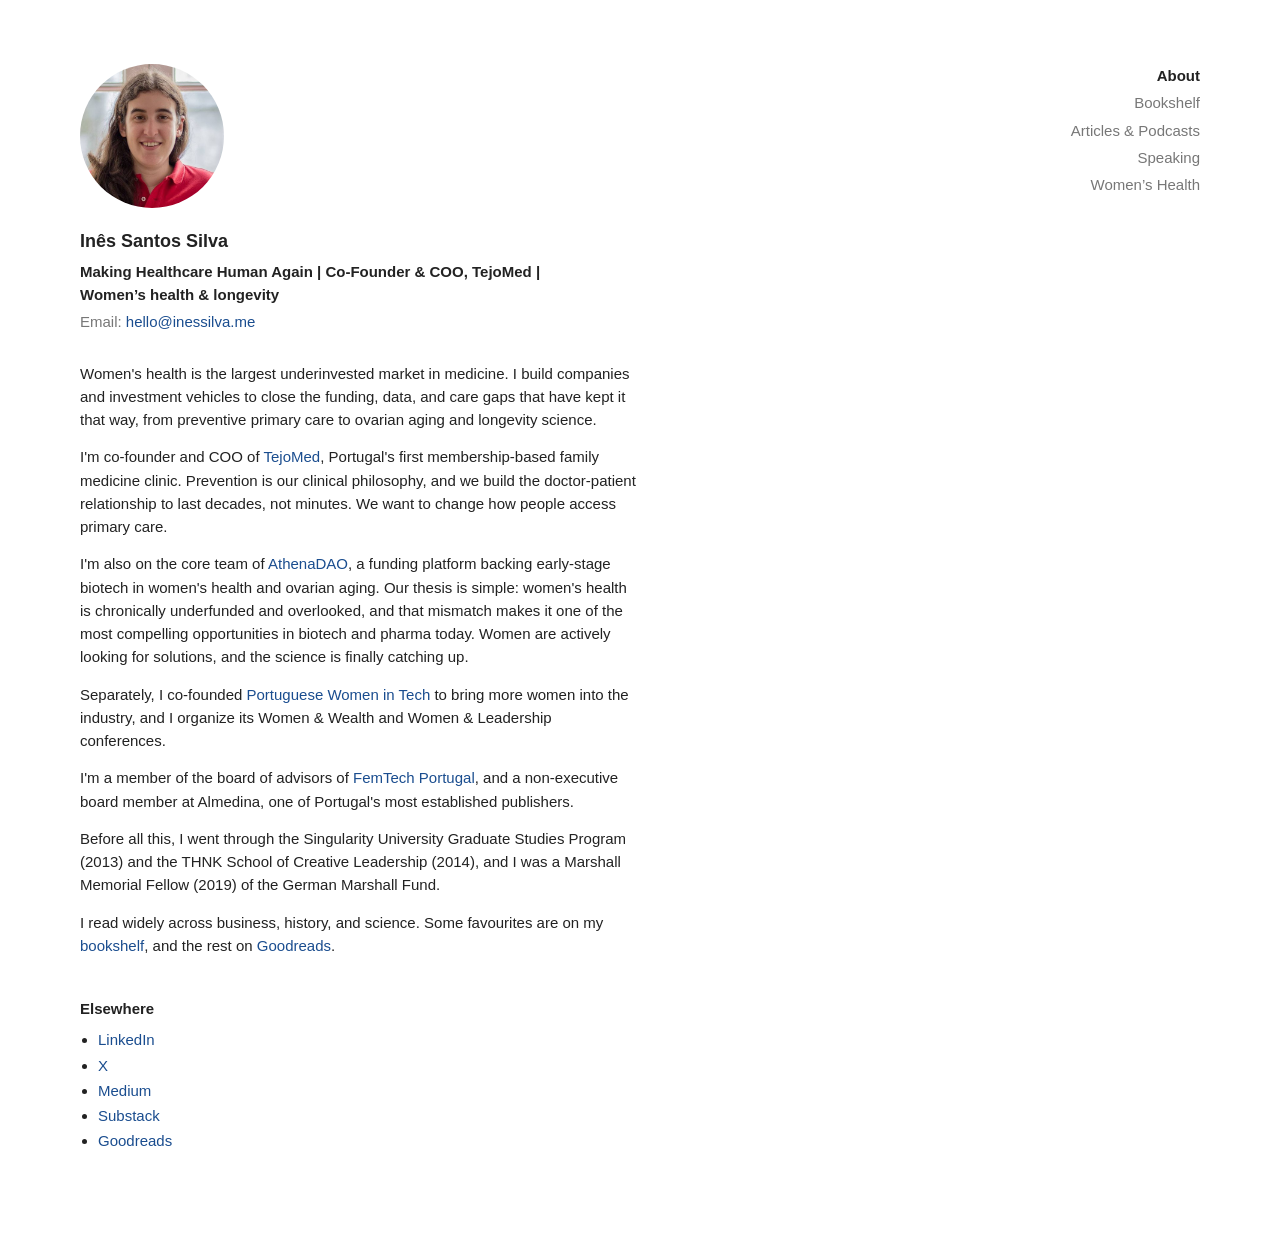
==== index.html @ 9efddcfe "Add Speaking to menu Co-Authored-By: Claude Opus 5.5 <noreply@anthropic.com> Claude-Session: https:/" ====
<!doctype html>
<html lang="en">
<head>
  <meta charset="UTF-8">
  <meta name="viewport" content="width=device-width, initial-scale=1">
  <title>Inês Santos Silva</title>
  <meta name="description" content="Inês Santos Silva builds companies and investment vehicles for women's health. Co-founder &amp; COO at TejoMed, Core Team at AthenaDAO.">
  <link rel="canonical" href="https://inessilva.me/">
  <meta property="og:type" content="website">
  <meta property="og:site_name" content="Inês Santos Silva">
  <meta property="og:title" content="Inês Santos Silva">
  <meta property="og:description" content="Women’s health is the largest underinvested market in medicine. I build companies and investment vehicles to close the funding, data, and care gaps that have kept it that way.">
  <meta property="og:url" content="https://inessilva.me/">
  <meta property="og:image" content="https://inessilva.me/share-card.jpg">
  <meta property="og:image:width" content="1200">
  <meta property="og:image:height" content="630">
  <meta property="og:image:alt" content="Inês Santos Silva, Co-Founder &amp; COO of TejoMed">
  <meta name="twitter:card" content="summary_large_image">
  <link rel="icon" href="favicon.ico" sizes="any">
  <link rel="apple-touch-icon" href="apple-touch-icon.png">
  <script type="application/ld+json">
  {
    "@context": "https://schema.org",
    "@type": "Person",
    "name": "Inês Santos Silva",
    "url": "https://inessilva.me/",
    "image": "https://inessilva.me/ines-portrait.jpg",
    "jobTitle": "Co-Founder & COO",
    "worksFor": [
      {
        "@type": "Organization",
        "name": "TejoMed",
        "url": "https://tejomed.com/"
      },
      {
        "@type": "Organization",
        "name": "AthenaDAO",
        "url": "https://www.athenadao.co/"
      }
    ],
    "memberOf": [
      {
        "@type": "OrganizationRole",
        "roleName": "Member of the Board of Advisors",
        "memberOf": {
          "@type": "Organization",
          "name": "FemTech Portugal",
          "url": "https://www.femtechportugal.com/"
        }
      },
      {
        "@type": "OrganizationRole",
        "roleName": "Co-Founder",
        "memberOf": {
          "@type": "Organization",
          "name": "Portuguese Women in Tech",
          "url": "https://www.portuguesewomenintech.com/"
        }
      }
    ],
    "description": "Portuguese entrepreneur. Co-Founder & COO of TejoMed, Core Team at AthenaDAO, co-founder of Portuguese Women in Tech. Writes and speaks on women's health, the business of health, and longevity.",
    "knowsAbout": [
      "women's health",
      "femtech",
      "business of health",
      "longevity",
      "health innovation"
    ],
    "nationality": "Portuguese",
    "email": "mailto:hello@inessilva.me",
    "sameAs": [
      "https://www.linkedin.com/in/inessantossilva/",
      "https://inessantossilva.substack.com/",
      "https://isss111.medium.com/",
      "https://observador.pt/perfil/inessantossilva/",
      "https://www.goodreads.com/isss111",
      "https://x.com/isss111"
    ]
  }
  </script>
  <link rel="stylesheet" href="css/estilos.css">
</head>
<body>
  <nav class="menu">
    <a href="index.html" aria-current="page">About</a>
    <a href="bookshelf.html">Bookshelf</a>
    <a href="articles.html">Articles &amp; Podcasts</a>
    <a href="speaking.html">Speaking</a>
    <a href="womens-health.html">Women&rsquo;s Health</a>
  </nav>
  <main>
    <img class="avatar" src="ines-portrait.jpg" alt="Inês Santos Silva" width="480" height="480">
    <h1>Inês Santos Silva</h1>
    <p class="tagline"><span>Making Healthcare Human Again</span> | <span>Co-Founder &amp; COO, TejoMed</span> | <span>Women&rsquo;s health &amp; longevity</span></p>
    <p class="contact">Email: <a href="mailto:hello@inessilva.me">hello@inessilva.me</a></p>

    <p>Women's health is the largest underinvested market in medicine. I build companies and investment vehicles to close the funding, data, and care gaps that have kept it that way, from preventive primary care to ovarian aging and longevity science.</p>

    <p>I'm co-founder and COO of <a href="https://tejomed.com/" target="_blank" rel="noopener">TejoMed</a>, Portugal's first membership-based family medicine clinic. Prevention is our clinical philosophy, and we build the doctor-patient relationship to last decades, not minutes. We want to change how people access primary care.</p>

    <p>I'm also on the core team of <a href="https://www.athenadao.co/" target="_blank" rel="noopener">AthenaDAO</a>, a funding platform backing early-stage biotech in women's health and ovarian aging. Our thesis is simple: women's health is chronically underfunded and overlooked, and that mismatch makes it one of the most compelling opportunities in biotech and pharma today. Women are actively looking for solutions, and the science is finally catching up.</p>

    <p>Separately, I co-founded <a href="https://www.portuguesewomenintech.com/" target="_blank" rel="noopener">Portuguese Women in Tech</a> to bring more women into the industry, and I organize its Women &amp; Wealth and Women &amp; Leadership conferences.</p>

    <p>I'm a member of the board of advisors of <a href="https://www.femtechportugal.com/" target="_blank" rel="noopener">FemTech Portugal</a>, and a non-executive board member at Almedina, one of Portugal's most established publishers.</p>

    <p>Before all this, I went through the Singularity University Graduate Studies Program (2013) and the THNK School of Creative Leadership (2014), and I was a Marshall Memorial Fellow (2019) of the German Marshall Fund.</p>

    <p>I read widely across business, history, and science. Some favourites are on my <a href="bookshelf.html">bookshelf</a>, and the rest on <a href="https://www.goodreads.com/isss111" target="_blank" rel="noopener">Goodreads</a>.</p>

    <h2>Elsewhere</h2>
    <ul>
      <li><a href="https://www.linkedin.com/in/inessantossilva" target="_blank" rel="noopener">LinkedIn</a></li>
      <li><a href="https://x.com/isss111" target="_blank" rel="noopener">X</a></li>
      <li><a href="https://medium.com/@isss111" target="_blank" rel="noopener">Medium</a></li>
      <li><a href="https://inessantossilva.substack.com/" target="_blank" rel="noopener">Substack</a></li>
      <li><a href="https://www.goodreads.com/isss111" target="_blank" rel="noopener">Goodreads</a></li>
    </ul>

  </main>
</body>
</html>
---- css/estilos.css ----
:root {
  color-scheme: light;
  --bg: #fff;
  --text: #222;
  --muted: #777;
  --link: #1a4d8f;
}

body {
  margin: 0;
  background: var(--bg);
  color: var(--text);
  font-family: -apple-system, BlinkMacSystemFont, "Helvetica Neue", Helvetica, Arial, sans-serif;
  font-size: 15px;
  line-height: 1.55;
}

main {
  max-width: 560px;
  padding: 64px 0 96px 80px;
}

.avatar {
  display: block;
  width: 144px;
  height: 144px;
  border-radius: 50%;
  object-fit: cover;
}

h1 {
  font-size: 18px;
  font-weight: 600;
  margin: 20px 0 24px;
}

h1:has(+ .tagline) { margin-bottom: 4px; }
.tagline { font-weight: 600; margin-bottom: 4px; }
.tagline span { white-space: nowrap; }
.contact { color: var(--muted); margin-bottom: 28px; }

h2 {
  font-size: 15px;
  font-weight: 600;
  margin: 40px 0 8px;
}

h3 {
  font-size: 13px;
  font-weight: 600;
  color: var(--muted);
  margin: 20px 0 6px;
}
h2 + h3 { margin-top: 8px; }

p { margin: 0 0 14px; }

a { color: var(--link); text-decoration: none; }
a:hover { text-decoration: underline; }

ul { margin: 0; padding-left: 18px; }
li { margin: 2px 0; }

.fav::after {
  content: " ★";
  color: var(--muted);
}

.menu {
  position: absolute;
  top: 64px;
  right: 80px;
  display: flex;
  flex-direction: column;
  align-items: flex-end;
  gap: 4px;
}
.menu a { color: var(--muted); }
.menu a:hover { color: var(--link); }
.menu a[aria-current="page"] { color: var(--text); font-weight: 600; }

main > h1:first-child { margin-top: 0; }

@media (max-width: 820px) {
  .menu {
    position: static;
    flex-direction: row;
    flex-wrap: wrap;
    gap: 6px 20px;
    padding: 24px 20px 0;
  }
  main { padding: 32px 20px 64px; }
}

.note { margin-top: 12px; color: var(--muted); }


.section-intro { margin-top: 40px; }

figure { margin: 0 0 16px; }
figure img {
  display: block;
  width: 100%;
  height: auto;
  border-radius: 4px;
}
.caption { color: var(--muted); }

h2 + .caption { margin-top: 0; }
figure + h2 { margin-top: 56px; }
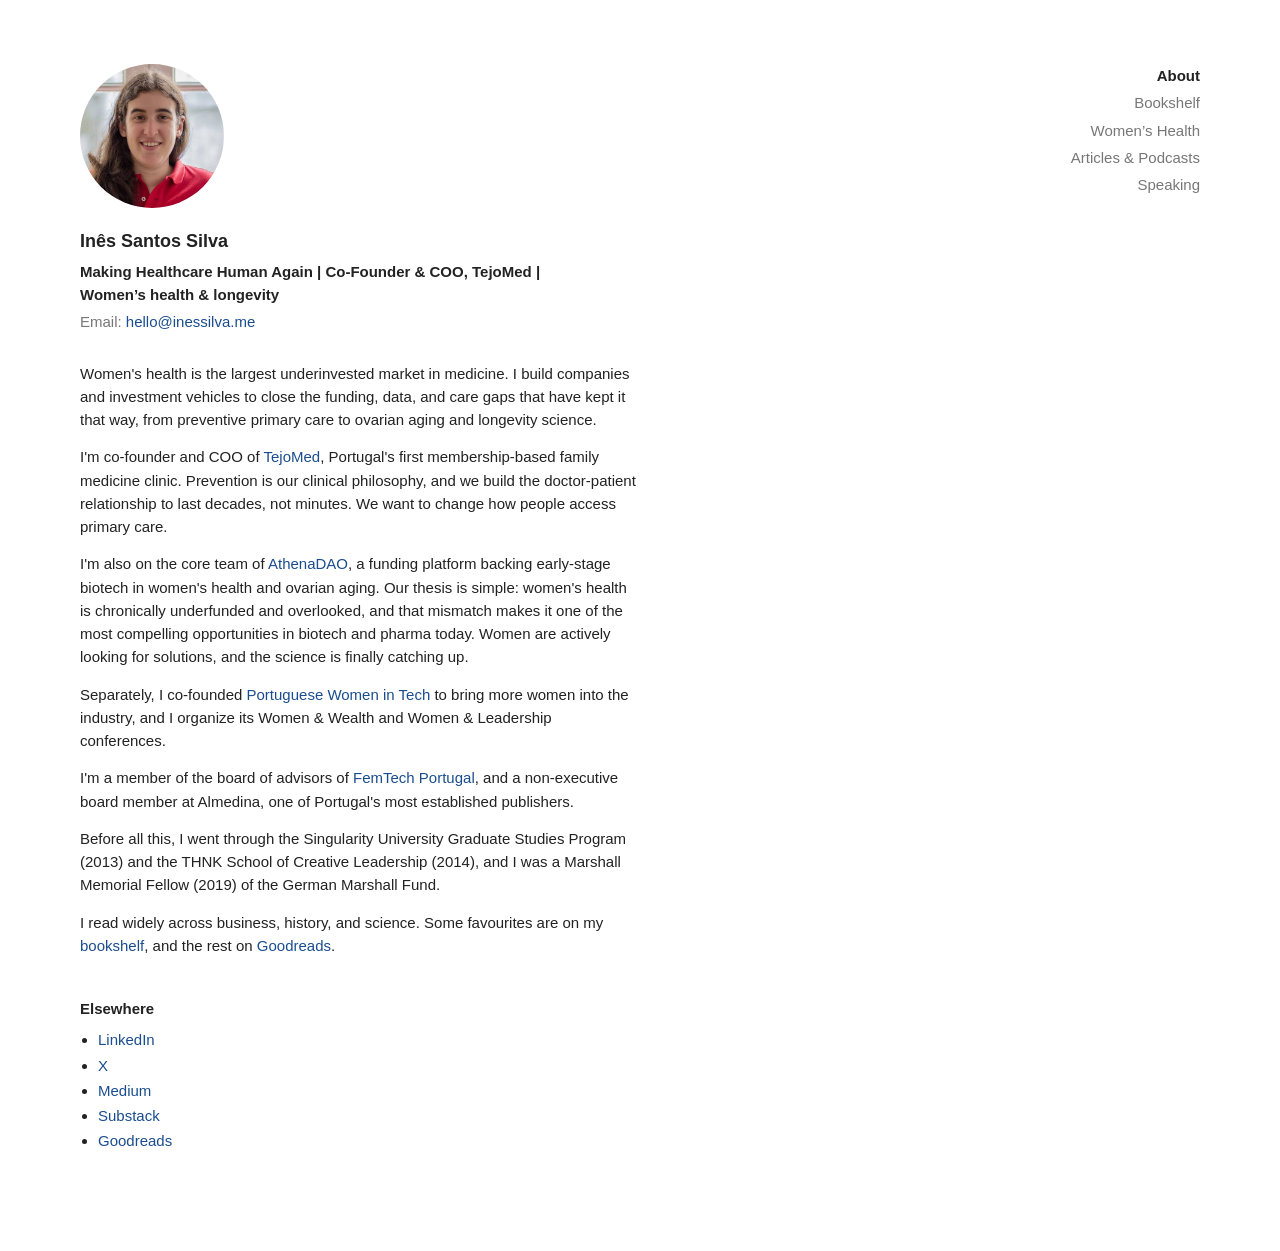
==== commit afdaf7d6: "Move Women's Health below Bookshelf in menu Co-Authored-By: Claude Opus 5.5 <noreply@anthropic.com> " ====
--- a/index.html
+++ b/index.html
@@ -84,9 +84,9 @@
   <nav class="menu">
     <a href="index.html" aria-current="page">About</a>
     <a href="bookshelf.html">Bookshelf</a>
+    <a href="womens-health.html">Women&rsquo;s Health</a>
     <a href="articles.html">Articles &amp; Podcasts</a>
     <a href="speaking.html">Speaking</a>
-    <a href="womens-health.html">Women&rsquo;s Health</a>
   </nav>
   <main>
     <img class="avatar" src="ines-portrait.jpg" alt="Inês Santos Silva" width="480" height="480">
--- a/css/estilos.css
+++ b/css/estilos.css
@@ -108,3 +108,5 @@
 
 h2 + .caption { margin-top: 0; }
 figure + h2 { margin-top: 56px; }
+
+figure.portrait img { max-width: 360px; }
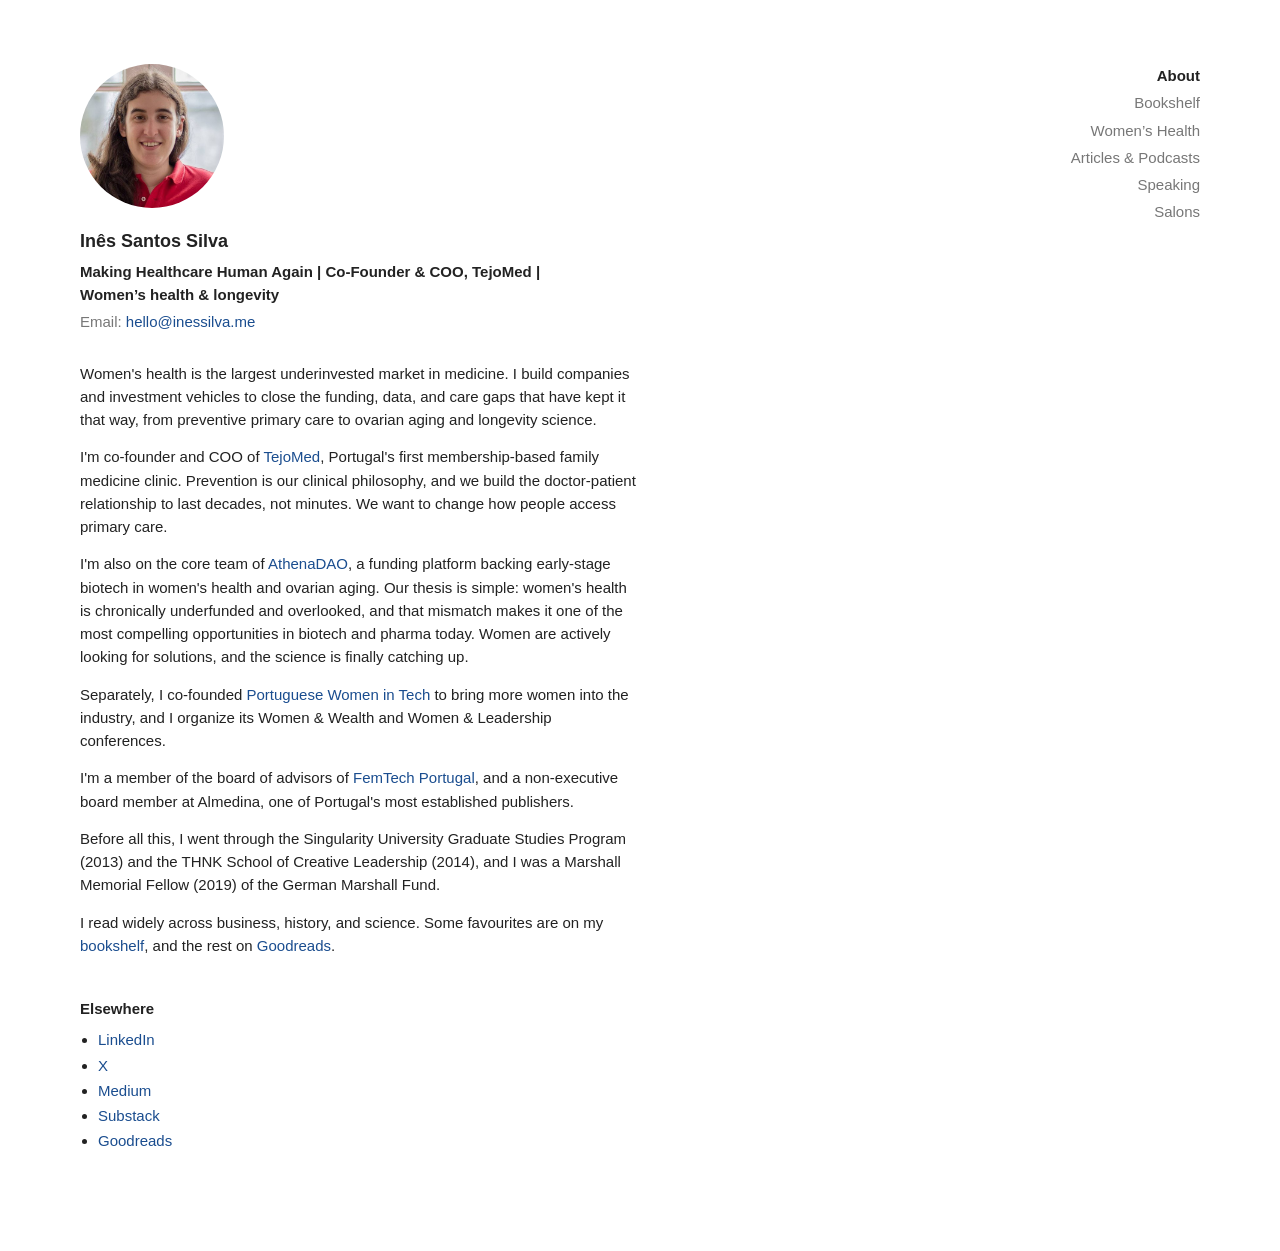
==== commit ad70baf1: "Add Salons page and menu item Co-Authored-By: Claude Opus 5.5 <noreply@anthropic.com> Claude-Session" ====
--- a/index.html
+++ b/index.html
@@ -82,11 +82,12 @@
 </head>
 <body>
   <nav class="menu">
-    <a href="index.html" aria-current="page">About</a>
-    <a href="bookshelf.html">Bookshelf</a>
-    <a href="womens-health.html">Women&rsquo;s Health</a>
-    <a href="articles.html">Articles &amp; Podcasts</a>
-    <a href="speaking.html">Speaking</a>
+    <a data-label="About" href="index.html" aria-current="page">About</a>
+    <a data-label="Bookshelf" href="bookshelf.html">Bookshelf</a>
+    <a data-label="Women&rsquo;s Health" href="womens-health.html">Women&rsquo;s Health</a>
+    <a data-label="Articles &amp; Podcasts" href="articles.html">Articles &amp; Podcasts</a>
+    <a data-label="Speaking" href="speaking.html">Speaking</a>
+    <a data-label="Salons" href="salons.html">Salons</a>
   </nav>
   <main>
     <img class="avatar" src="ines-portrait.jpg" alt="Inês Santos Silva" width="480" height="480">
--- a/css/estilos.css
+++ b/css/estilos.css
@@ -78,10 +78,24 @@
 .menu a { color: var(--muted); }
 .menu a:hover { color: var(--link); }
 .menu a[aria-current="page"] { color: var(--text); font-weight: 600; }
+/* reserve bold width so items don't shift when the current page changes */
+.menu a {
+  display: inline-flex;
+  flex-direction: column;
+  align-items: inherit;
+}
+.menu a::after {
+  content: attr(data-label);
+  font-weight: 600;
+  height: 0;
+  visibility: hidden;
+  overflow: hidden;
+  user-select: none;
+}
 
 main > h1:first-child { margin-top: 0; }
 
-@media (max-width: 820px) {
+@media (max-width: 1000px) {
   .menu {
     position: static;
     flex-direction: row;
@@ -110,3 +124,21 @@
 figure + h2 { margin-top: 56px; }
 
 figure.portrait img { max-width: 360px; }
+
+.talks h3 {
+  font-size: 15px;
+  color: var(--text);
+  margin: 24px 0 4px;
+}
+.talks h2 + h3 { margin-top: 8px; }
+.talks + h2 { margin-top: 56px; }
+
+.events h3 {
+  font-size: 15px;
+  color: var(--text);
+  margin: 48px 0 8px;
+}
+.events h2 + h3 { margin-top: 8px; }
+.talks + .events { margin-top: 56px; }
+
+.talks + p { margin-top: 40px; }
